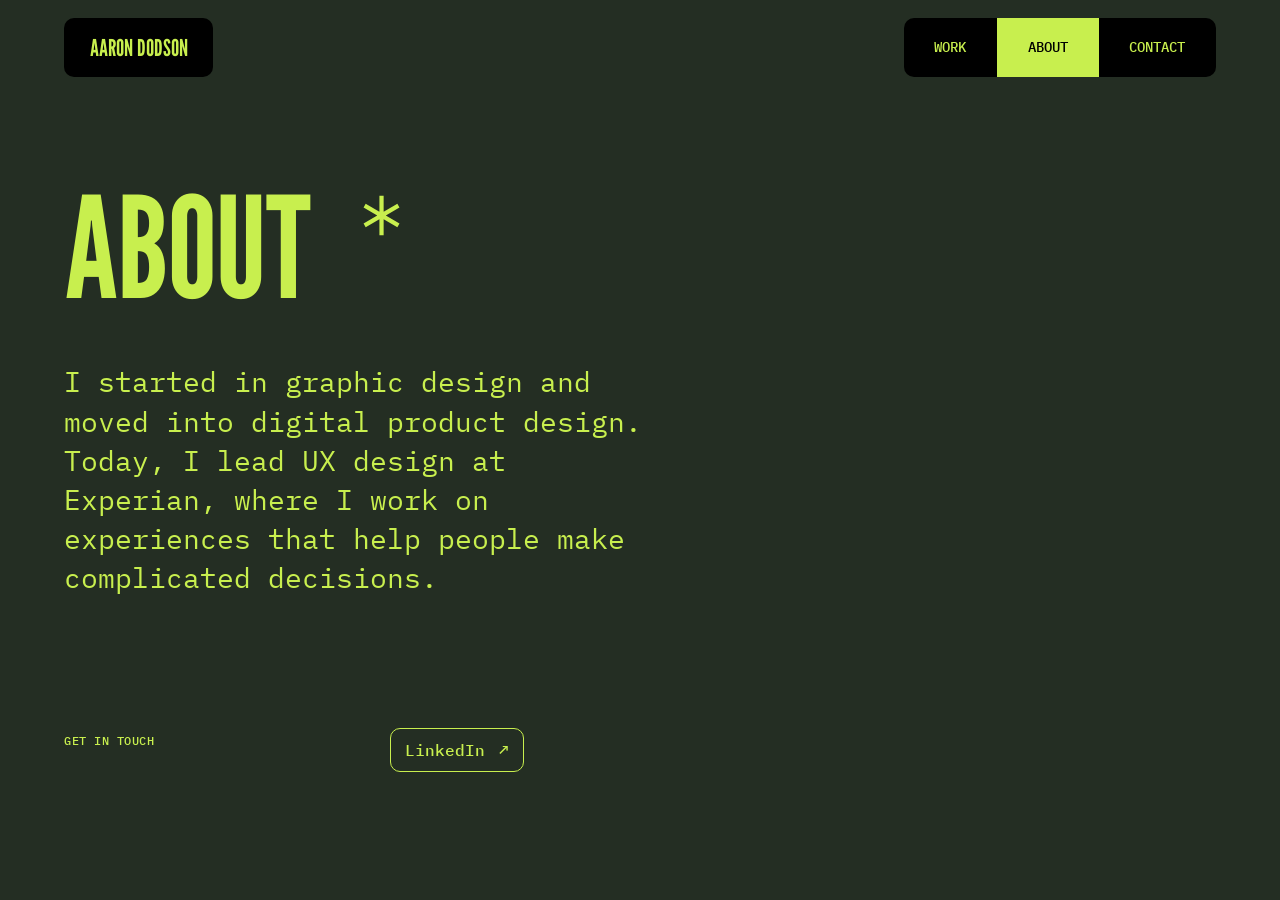
==== about.html @ 00d5b91b "Add dedicated Work and About pages" ====
<!doctype html>
<html lang="en">
<head>
  <meta charset="utf-8">
  <meta name="viewport" content="width=device-width, initial-scale=1">
  <meta name="description" content="About Aaron Dodson, UX Design Manager at Experian.">
  <title>About — Aaron Dodson</title>
  <link rel="stylesheet" href="https://fonts.googleapis.com/css2?family=IBM+Plex+Mono:wght@400;500&amp;family=League+Gothic&amp;display=swap">
  <link rel="stylesheet" href="styles.css">
</head>
<body>
  <div class="page">
    <header class="site-header">
      <a class="wordmark" href="index.html">Aaron Dodson</a>
      <nav class="site-nav" aria-label="Portfolio navigation">
        <a href="work.html">Work</a>
        <a href="about.html" aria-current="page">About</a>
        <a href="#contact">Contact</a>
      </nav>
    </header>
    <main class="interior-main">
      <h1 class="page-title">About <svg class="label-accent" viewBox="0 0 16 16" fill="none" stroke="currentColor" stroke-width="1.5" aria-hidden="true" focusable="false"><path d="M8 1v14M2 4.5l12 7M2 11.5l12-7"/></svg></h1>
      <p class="about-copy">I started in graphic design and moved into digital product design. Today, I lead UX design at Experian, where I work on experiences that help people make complicated decisions.</p>
    </main>
    <footer class="section-row site-footer" id="contact">
      <h2 class="section-label">Get in touch</h2>
      <div>
        <a class="text-link" href="https://www.linkedin.com/in/aaronjdodson/" target="_blank" rel="noopener noreferrer">LinkedIn <span aria-hidden="true">↗</span></a>
      </div>
    </footer>
  </div>
</body>
</html>
---- styles.css ----
:root {
  --green: #242E23;
  --lime: #C8EF4E;
  --black: #000;
  --gutter: clamp(20px, 5vw, 76px);
  --row-space: clamp(40px, 8vw, 112px);
  --radius: 10px;
  --rule: 1px solid var(--lime);
  --display: "League Gothic", Impact, "Arial Narrow", sans-serif;
  background: var(--green);
  color: var(--lime);
  font: 400 16px/1.5 "IBM Plex Mono", ui-monospace, monospace;
}

*, *::before, *::after { box-sizing: border-box; }
body { margin: 0; }
h1, h2, h3, p { margin: 0; }
a { color: inherit; text-underline-offset: .24em; }
a:focus-visible, .motion-toggle:focus-visible { outline: 2px solid var(--lime); outline-offset: 4px; }

.page {
  max-width: 1440px;
  margin-inline: auto;
  padding-inline: var(--gutter);
}

.section-row {
  display: grid;
  grid-template-columns: minmax(0, 1fr) minmax(0, 3fr);
  gap: clamp(18px, 4vw, 64px);
  align-items: start;
}

.first-screen {
  min-height: min(900px, 100vh);
  min-height: min(900px, 100svh);
  display: flex;
  flex-direction: column;
}

.site-header {
  --nav-height: clamp(44px, 4.6vw, 60px);
  display: grid;
  grid-template-columns: minmax(0, 1fr) auto;
  align-items: center;
  gap: clamp(12px, 2.5vw, 36px);
  padding-block: clamp(12px, 2vh, 20px);
}

.section-label,
.project-meta {
  font-size: .75rem;
  font-weight: 500;
  letter-spacing: .045em;
  text-transform: uppercase;
}

.wordmark,
.site-nav,
.text-link,
.project {
  border-radius: var(--radius);
}

.wordmark,
.site-nav {
  min-height: var(--nav-height);
}

.wordmark {
  display: inline-flex;
  align-items: center;
  justify-content: center;
  padding-inline: clamp(12px, 2vw, 28px);
  text-decoration: none;
}

.wordmark {
  justify-self: start;
  background: var(--black);
  color: var(--lime);
  font: 400 1.45rem/1 var(--display);
  text-transform: uppercase;
}

.site-nav {
  display: flex;
  justify-self: end;
  overflow: hidden;
  background: var(--black);
}

.site-nav a {
  display: inline-flex;
  align-items: center;
  justify-content: center;
  padding-inline: clamp(12px, 2.4vw, 32px);
  font-size: .875rem;
  font-weight: 500;
  text-decoration: none;
  text-transform: uppercase;
}

.site-nav a[aria-current="page"],
.site-nav a:hover,
.site-nav a:focus-visible {
  background: var(--lime);
  color: var(--black);
}

.site-nav a:focus-visible {
  outline-color: var(--black);
  outline-offset: -5px;
}

.wordmark:hover { text-decoration: underline; }

.section-row {
  padding-block: var(--row-space);
  scroll-margin-top: 20px;
}

.section-label { padding-top: 4px; }

.interior-main {
  display: grid;
  gap: clamp(24px, 4vw, 56px);
  padding-block: clamp(40px, 7vw, 100px) var(--row-space);
}

.page-title {
  font: 400 clamp(64px, 11vw, 156px)/.9 var(--display);
  letter-spacing: -.012em;
  text-transform: uppercase;
}

.page-title .label-accent {
  width: .32em;
  height: .32em;
  vertical-align: .43em;
}

.hero {
  flex: 1;
  display: grid;
  grid-template-rows: 1fr auto;
  align-items: center;
  justify-items: start;
  gap: clamp(12px, 2vh, 20px);
  padding-block: 8px clamp(12px, 2vh, 20px);
}

.hero-headline {
  justify-self: stretch;
  font: 400 min(15.5vw, 230px)/.96 var(--display);
  font-size: min(15.5vw, 37svh, 230px);
  text-transform: uppercase;
  letter-spacing: -.012em;
}

.hero-line {
  display: block;
  white-space: nowrap;
}

.hero-line-text,
.hero-swap-word { display: inline-block; }
.hero-static { margin-inline-start: -.08em; }

.hero-face-anchor {
  display: inline-block;
  position: relative;
}

.hero-face {
  position: absolute;
  bottom: calc(100% + .16em);
  left: 50%;
  transform: translateX(-50%);
  width: .64em;
  height: .64em;
}

.hero-face-smile,
.hero-line[data-word="good"] .hero-face-frown { display: none; }
.hero-line[data-word="good"] .hero-face-smile { display: inline; }

.hero-line[data-word="bad"] .hero-swap-word {
  transform: scaleY(1.08);
  transform-origin: left 75%;
}

.hero-actions {
  display: flex;
  flex-wrap: wrap;
  align-items: center;
  gap: 10px 18px;
}

.motion-toggle {
  min-height: 44px;
  padding: 8px 4px;
  border: 0;
  border-radius: var(--radius);
  background: transparent;
  color: inherit;
  font: inherit;
  font-size: .75rem;
  text-decoration: underline;
  text-underline-offset: .24em;
  cursor: pointer;
}

.text-link {
  display: inline-flex;
  align-items: center;
  gap: 14px;
  min-height: 44px;
  border: var(--rule);
  padding: 8px 14px;
  font-weight: 500;
  text-decoration: none;
}

.text-link:hover,
.hero .text-link:focus-visible,
.project:hover {
  background: var(--lime);
  color: var(--green);
}

.projects {
  display: grid;
  gap: 16px;
}

.project {
  display: grid;
  align-content: end;
  gap: 12px;
  min-height: clamp(160px, 22vw, 285px);
  border: var(--rule);
  padding: clamp(16px, 3vw, 32px);
}

.project--illustrated {
  grid-template-columns: minmax(0, 1fr) auto;
  grid-template-rows: auto auto;
}

.project-icon {
  grid-column: 2;
  grid-row: 1 / 3;
  align-self: end;
  width: clamp(38px, 7vw, 106px);
}

.label-accent {
  width: 1em;
  height: 1em;
  margin-inline-start: .2em;
  vertical-align: -.12em;
}

.project h2 {
  max-width: 16ch;
  font: 400 clamp(40px, 6vw, 94px)/.9 var(--display);
  text-transform: uppercase;
}

.about-copy {
  max-width: 35ch;
  font-size: clamp(1.125rem, 2.3vw, 1.75rem);
  line-height: 1.4;
}

.site-footer { padding-block: 28px 38px; }

@media (max-width: 480px) {
  .site-header { grid-template-columns: minmax(0, 1fr); }
}

@media (max-width: 640px) {
  .hero-headline { font-size: min(14.5vw, 37svh, 230px); }


  .section-row {
    grid-template-columns: minmax(0, 1fr);
    gap: 18px;
  }

}
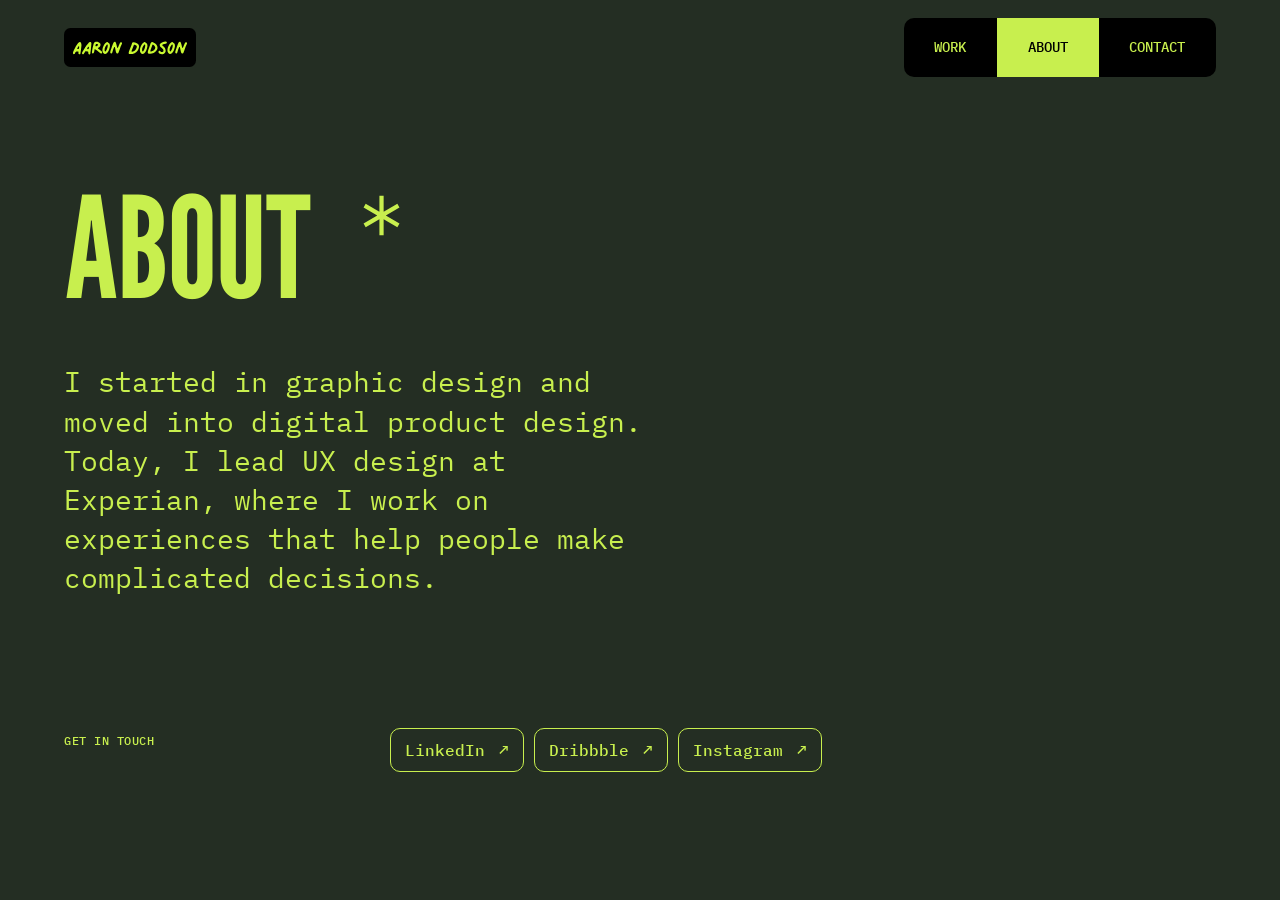
==== commit 3d58e36f: "Update site branding, homepage bio layout, and social links" ====
--- a/about.html
+++ b/about.html
@@ -11,7 +11,7 @@
 <body>
   <div class="page">
     <header class="site-header">
-      <a class="wordmark" href="index.html">Aaron Dodson</a>
+      <a class="site-logo" href="index.html"><img src="ajd-logo.svg" width="628" height="182" alt="Aaron Dodson"></a>
       <nav class="site-nav" aria-label="Portfolio navigation">
         <a href="work.html">Work</a>
         <a href="about.html" aria-current="page">About</a>
@@ -24,8 +24,10 @@
     </main>
     <footer class="section-row site-footer" id="contact">
       <h2 class="section-label">Get in touch</h2>
-      <div>
+      <div class="footer-links">
         <a class="text-link" href="https://www.linkedin.com/in/aaronjdodson/" target="_blank" rel="noopener noreferrer">LinkedIn <span aria-hidden="true">↗</span></a>
+        <a class="text-link" href="https://dribbble.com/aarondodson" target="_blank" rel="noopener noreferrer">Dribbble <span aria-hidden="true">↗</span></a>
+        <a class="text-link" href="https://www.instagram.com/aarondodson/" target="_blank" rel="noopener noreferrer">Instagram <span aria-hidden="true">↗</span></a>
       </div>
     </footer>
   </div>
--- a/styles.css
+++ b/styles.css
@@ -55,32 +55,26 @@
   text-transform: uppercase;
 }
 
-.wordmark,
+.site-logo,
 .site-nav,
 .text-link,
 .project {
   border-radius: var(--radius);
 }
 
-.wordmark,
 .site-nav {
   min-height: var(--nav-height);
 }
 
-.wordmark {
-  display: inline-flex;
-  align-items: center;
-  justify-content: center;
-  padding-inline: clamp(12px, 2vw, 28px);
-  text-decoration: none;
-}
-
-.wordmark {
+.site-logo {
+  display: block;
   justify-self: start;
-  background: var(--black);
-  color: var(--lime);
-  font: 400 1.45rem/1 var(--display);
-  text-transform: uppercase;
+}
+
+.site-logo img {
+  display: block;
+  width: auto;
+  height: clamp(32px, 3vw, 44px);
 }
 
 .site-nav {
@@ -112,8 +106,6 @@
   outline-color: var(--black);
   outline-offset: -5px;
 }
-
-.wordmark:hover { text-decoration: underline; }
 
 .section-row {
   padding-block: var(--row-space);
@@ -224,6 +216,7 @@
 
 .text-link:hover,
 .hero .text-link:focus-visible,
+.project:focus-visible,
 .project:hover {
   background: var(--lime);
   color: var(--green);
@@ -243,6 +236,8 @@
   padding: clamp(16px, 3vw, 32px);
 }
 
+a.project { text-decoration: none; }
+
 .project--illustrated {
   grid-template-columns: minmax(0, 1fr) auto;
   grid-template-rows: auto auto;
@@ -262,19 +257,29 @@
   vertical-align: -.12em;
 }
 
-.project h2 {
+.project h2,
+.project h3 {
   max-width: 16ch;
   font: 400 clamp(40px, 6vw, 94px)/.9 var(--display);
   text-transform: uppercase;
 }
 
 .about-copy {
-  max-width: 35ch;
   font-size: clamp(1.125rem, 2.3vw, 1.75rem);
   line-height: 1.4;
 }
 
+.interior-main .about-copy { max-width: 35ch; }
+
+.about-summary .text-link { margin-top: 16px; }
+
 .site-footer { padding-block: 28px 38px; }
+
+.footer-links {
+  display: flex;
+  flex-wrap: wrap;
+  gap: 10px;
+}
 
 @media (max-width: 480px) {
   .site-header { grid-template-columns: minmax(0, 1fr); }
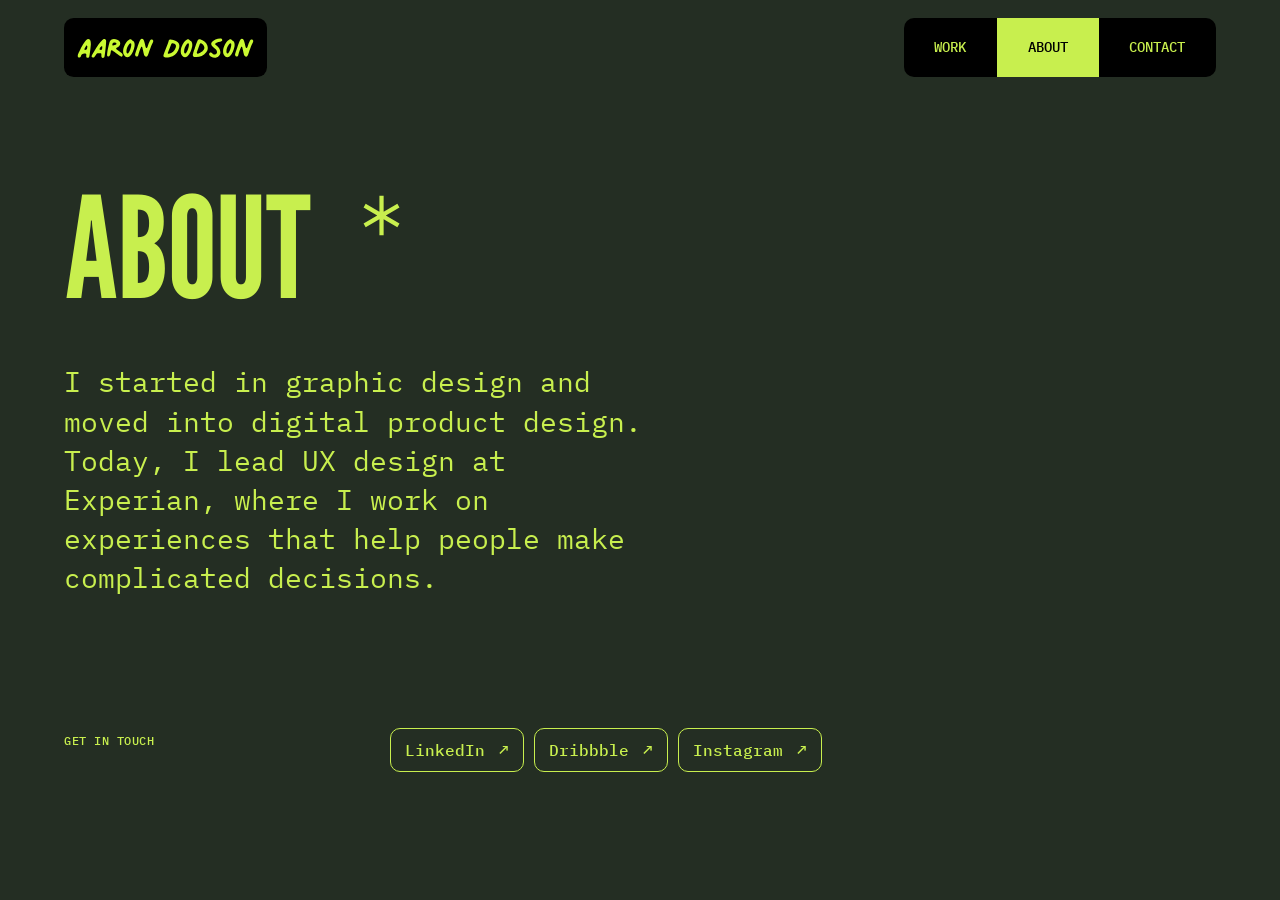
==== commit bbdfde8f: "Refresh cached header styles on the live pages" ====
--- a/about.html
+++ b/about.html
@@ -6,7 +6,7 @@
   <meta name="description" content="About Aaron Dodson, UX Design Manager at Experian.">
   <title>About — Aaron Dodson</title>
   <link rel="stylesheet" href="https://fonts.googleapis.com/css2?family=IBM+Plex+Mono:wght@400;500&amp;family=League+Gothic&amp;display=swap">
-  <link rel="stylesheet" href="styles.css">
+  <link rel="stylesheet" href="styles.css?v=06e2cdb">
 </head>
 <body>
   <div class="page">
--- a/styles.css
+++ b/styles.css
@@ -74,7 +74,7 @@
 .site-logo img {
   display: block;
   width: auto;
-  height: clamp(32px, 3vw, 44px);
+  height: var(--nav-height);
 }
 
 .site-nav {
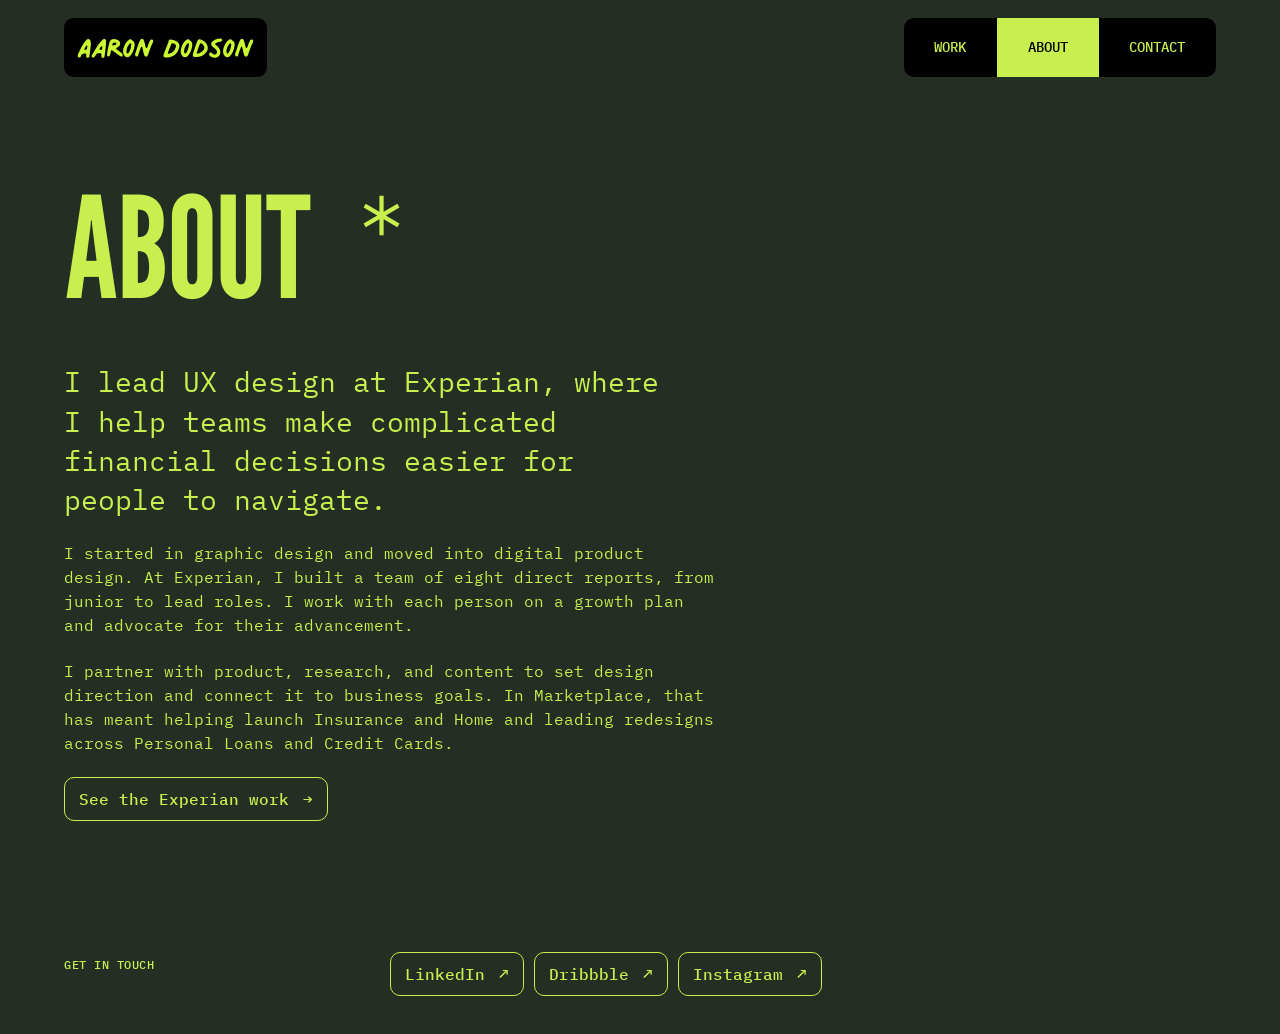
==== commit d510fecc: "Expand portfolio case study and refine homepage - Feature the Experian Insurance Marketplace case st" ====
--- a/about.html
+++ b/about.html
@@ -6,7 +6,7 @@
   <meta name="description" content="About Aaron Dodson, UX Design Manager at Experian.">
   <title>About — Aaron Dodson</title>
   <link rel="stylesheet" href="https://fonts.googleapis.com/css2?family=IBM+Plex+Mono:wght@400;500&amp;family=League+Gothic&amp;display=swap">
-  <link rel="stylesheet" href="styles.css?v=06e2cdb">
+  <link rel="stylesheet" href="styles.css?v=2">
 </head>
 <body>
   <div class="page">
@@ -20,7 +20,12 @@
     </header>
     <main class="interior-main">
       <h1 class="page-title">About <svg class="label-accent" viewBox="0 0 16 16" fill="none" stroke="currentColor" stroke-width="1.5" aria-hidden="true" focusable="false"><path d="M8 1v14M2 4.5l12 7M2 11.5l12-7"/></svg></h1>
-      <p class="about-copy">I started in graphic design and moved into digital product design. Today, I lead UX design at Experian, where I work on experiences that help people make complicated decisions.</p>
+      <div class="about-detail">
+        <p class="about-copy">I lead UX design at Experian, where I help teams make complicated financial decisions easier for people to navigate.</p>
+        <p>I started in graphic design and moved into digital product design. At Experian, I built a team of eight direct reports, from junior to lead roles. I work with each person on a growth plan and advocate for their advancement.</p>
+        <p>I partner with product, research, and content to set design direction and connect it to business goals. In Marketplace, that has meant helping launch Insurance and Home and leading redesigns across Personal Loans and Credit Cards.</p>
+        <a class="text-link" href="work.html#experian-insurance-hub">See the Experian work <span aria-hidden="true">→</span></a>
+      </div>
     </main>
     <footer class="section-row site-footer" id="contact">
       <h2 class="section-label">Get in touch</h2>
--- a/styles.css
+++ b/styles.css
@@ -16,7 +16,7 @@
 body { margin: 0; }
 h1, h2, h3, p { margin: 0; }
 a { color: inherit; text-underline-offset: .24em; }
-a:focus-visible, .motion-toggle:focus-visible { outline: 2px solid var(--lime); outline-offset: 4px; }
+a:focus-visible { outline: 2px solid var(--lime); outline-offset: 4px; }
 
 .page {
   max-width: 1440px;
@@ -189,20 +189,6 @@
   gap: 10px 18px;
 }
 
-.motion-toggle {
-  min-height: 44px;
-  padding: 8px 4px;
-  border: 0;
-  border-radius: var(--radius);
-  background: transparent;
-  color: inherit;
-  font: inherit;
-  font-size: .75rem;
-  text-decoration: underline;
-  text-underline-offset: .24em;
-  cursor: pointer;
-}
-
 .text-link {
   display: inline-flex;
   align-items: center;
@@ -216,8 +202,8 @@
 
 .text-link:hover,
 .hero .text-link:focus-visible,
-.project:focus-visible,
-.project:hover {
+a.project:focus-visible,
+a.project:hover {
   background: var(--lime);
   color: var(--green);
 }
@@ -271,7 +257,42 @@
 
 .interior-main .about-copy { max-width: 35ch; }
 
-.about-summary .text-link { margin-top: 16px; }
+.text-button {
+  display: inline-flex;
+  align-items: center;
+  gap: .65em;
+  min-height: 44px;
+  font-weight: 500;
+  text-decoration: none;
+}
+
+.text-button:hover,
+.text-button:focus-visible {
+  color: #F0FFC2;
+}
+
+.text-button svg { width: 1.4em; }
+
+.about-summary .text-button { margin-top: 10px; }
+
+@media (prefers-reduced-motion: no-preference) {
+  .site-nav a,
+  .text-link,
+  a.project,
+  .text-button {
+    transition: background-color 150ms ease-out, color 150ms ease-out;
+  }
+
+  .text-button:hover svg,
+  .text-button:focus-visible svg {
+    animation: text-button-arrow-bounce 320ms ease-out;
+  }
+
+  @keyframes text-button-arrow-bounce {
+    0%, 100% { transform: translateX(0); }
+    50% { transform: translateX(4px); }
+  }
+}
 
 .site-footer { padding-block: 28px 38px; }
 
@@ -286,8 +307,18 @@
 }
 
 @media (max-width: 640px) {
-  .hero-headline { font-size: min(14.5vw, 37svh, 230px); }
-
+  .first-screen { min-height: auto; }
+
+  .hero {
+    gap: 22px;
+    padding-block: clamp(42px, 13vw, 80px) 12px;
+  }
+
+  .hero-headline { font-size: min(13vw, 37svh, 230px); }
+  .hero-line { white-space: normal; }
+  .project h2,
+  .project h3 { font-size: clamp(32px, 8vw, 48px); }
+  .page-title { font-size: clamp(46px, 12vw, 76px); }
 
   .section-row {
     grid-template-columns: minmax(0, 1fr);
@@ -295,3 +326,56 @@
   }
 
 }
+
+.hero-role { font-size: .875rem; }
+
+.project--featured {
+  min-height: clamp(220px, 29vw, 380px);
+  background: var(--lime);
+  color: var(--green);
+}
+
+a.project--featured:hover,
+a.project--featured:focus-visible {
+  background: #F0FFC2;
+}
+
+.project[id] { scroll-margin-top: 24px; }
+
+.case-study {
+  align-content: start;
+  gap: clamp(24px, 4vw, 48px);
+  padding: clamp(20px, 5vw, 64px);
+}
+
+.case-study-header {
+  display: grid;
+  gap: 14px;
+}
+
+.case-intro {
+  max-width: 55ch;
+  font-size: clamp(1rem, 2.4vw, 1.4rem);
+}
+
+.case-sections {
+  display: grid;
+  grid-template-columns: repeat(auto-fit, minmax(min(100%, 24ch), 1fr));
+  gap: clamp(24px, 4vw, 48px);
+  padding-top: 24px;
+  border-top: var(--rule);
+}
+
+.case-sections h3 {
+  margin-bottom: 10px;
+  font: 400 1.75rem/1 var(--display);
+}
+
+.case-sections p,
+.about-detail { max-width: 65ch; }
+
+.about-detail {
+  display: grid;
+  justify-items: start;
+  gap: 22px;
+}
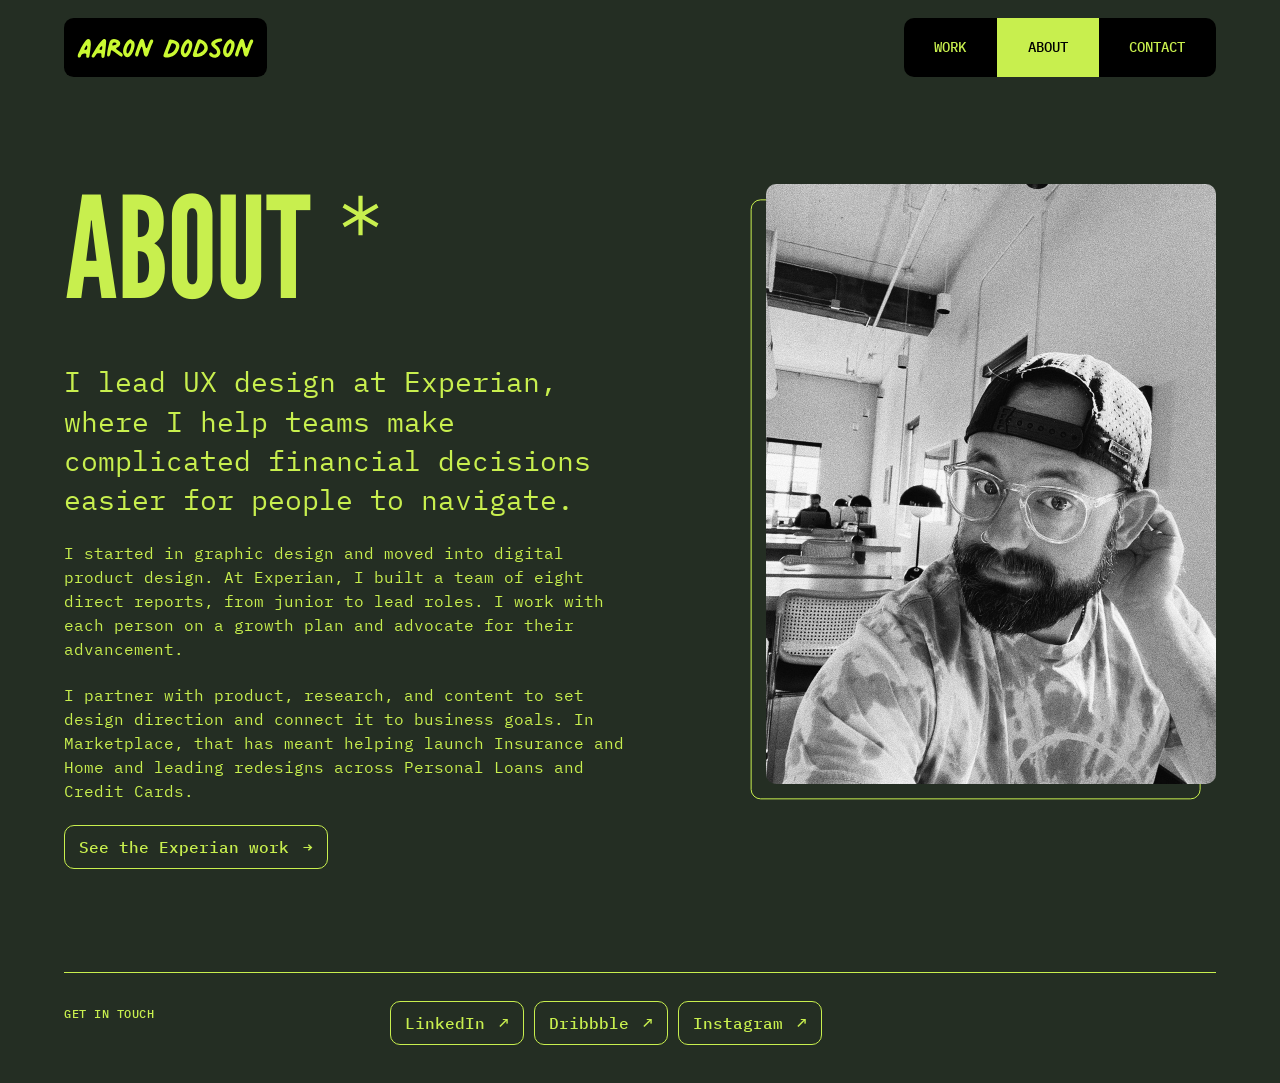
==== commit b99c512d: "Publish portfolio contact form and design refinements - Add a Mad Lib contact page with FormSubmit d" ====
--- a/about.html
+++ b/about.html
@@ -3,23 +3,37 @@
 <head>
   <meta charset="utf-8">
   <meta name="viewport" content="width=device-width, initial-scale=1">
-  <meta name="description" content="About Aaron Dodson, UX Design Manager at Experian.">
+  <meta name="description" content="Meet Aaron Dodson, UX Design Manager at Experian.">
   <title>About — Aaron Dodson</title>
+  <meta property="og:type" content="website">
+  <meta property="og:site_name" content="Aaron Dodson">
+  <meta property="og:title" content="About — Aaron Dodson">
+  <meta property="og:description" content="Meet Aaron Dodson, UX Design Manager at Experian.">
+  <meta property="og:url" content="https://aarondodson.com/about.html">
+  <meta property="og:image" content="https://aarondodson.com/images/aaron-portrait.jpg">
+  <meta property="og:image:width" content="900">
+  <meta property="og:image:height" content="1200">
+  <meta property="og:image:alt" content="Black-and-white portrait of Aaron Dodson">
+  <meta name="twitter:card" content="summary">
   <link rel="stylesheet" href="https://fonts.googleapis.com/css2?family=IBM+Plex+Mono:wght@400;500&amp;family=League+Gothic&amp;display=swap">
-  <link rel="stylesheet" href="styles.css?v=2">
+  <link rel="stylesheet" href="styles.css?v=interaction-polish">
 </head>
 <body>
+  <a class="skip-link" href="#main-content">Skip to content</a>
   <div class="page">
     <header class="site-header">
       <a class="site-logo" href="index.html"><img src="ajd-logo.svg" width="628" height="182" alt="Aaron Dodson"></a>
       <nav class="site-nav" aria-label="Portfolio navigation">
         <a href="work.html">Work</a>
         <a href="about.html" aria-current="page">About</a>
-        <a href="#contact">Contact</a>
+        <a href="contact.html">Contact</a>
       </nav>
     </header>
-    <main class="interior-main">
+    <main id="main-content" tabindex="-1" class="interior-main about-main">
       <h1 class="page-title">About <svg class="label-accent" viewBox="0 0 16 16" fill="none" stroke="currentColor" stroke-width="1.5" aria-hidden="true" focusable="false"><path d="M8 1v14M2 4.5l12 7M2 11.5l12-7"/></svg></h1>
+      <div class="about-portrait">
+        <img src="images/aaron-portrait.jpg" width="900" height="1200" alt="Black-and-white portrait of Aaron Dodson wearing glasses and a backwards cap.">
+      </div>
       <div class="about-detail">
         <p class="about-copy">I lead UX design at Experian, where I help teams make complicated financial decisions easier for people to navigate.</p>
         <p>I started in graphic design and moved into digital product design. At Experian, I built a team of eight direct reports, from junior to lead roles. I work with each person on a growth plan and advocate for their advancement.</p>
--- a/styles.css
+++ b/styles.css
@@ -18,6 +18,20 @@
 a { color: inherit; text-underline-offset: .24em; }
 a:focus-visible { outline: 2px solid var(--lime); outline-offset: 4px; }
 
+.skip-link {
+  position: absolute;
+  z-index: 2;
+  inset-block-start: 12px;
+  inset-inline-start: var(--gutter);
+  padding: 10px 14px;
+  border-radius: var(--radius);
+  background: var(--lime);
+  color: var(--green);
+  transform: translateY(calc(-100% - 18px));
+}
+
+.skip-link:focus { transform: none; }
+
 .page {
   max-width: 1440px;
   margin-inline: auto;
@@ -155,8 +169,7 @@
   white-space: nowrap;
 }
 
-.hero-line-text,
-.hero-swap-word { display: inline-block; }
+.hero-line-text { display: inline-block; }
 .hero-static { margin-inline-start: -.08em; }
 
 .hero-face-anchor {
@@ -173,15 +186,6 @@
   height: .64em;
 }
 
-.hero-face-smile,
-.hero-line[data-word="good"] .hero-face-frown { display: none; }
-.hero-line[data-word="good"] .hero-face-smile { display: inline; }
-
-.hero-line[data-word="bad"] .hero-swap-word {
-  transform: scaleY(1.08);
-  transform-origin: left 75%;
-}
-
 .hero-actions {
   display: flex;
   flex-wrap: wrap;
@@ -276,11 +280,20 @@
 .about-summary .text-button { margin-top: 10px; }
 
 @media (prefers-reduced-motion: no-preference) {
+  .hero-headline {
+    animation: hero-enter 340ms cubic-bezier(.16, 1, .3, 1);
+  }
+
+  @keyframes hero-enter {
+    from { opacity: .55; transform: translateY(.12em); }
+    to { opacity: 1; transform: translateY(0); }
+  }
+
   .site-nav a,
   .text-link,
   a.project,
   .text-button {
-    transition: background-color 150ms ease-out, color 150ms ease-out;
+    transition: background-color 180ms ease-out, color 180ms ease-out;
   }
 
   .text-button:hover svg,
@@ -294,7 +307,10 @@
   }
 }
 
-.site-footer { padding-block: 28px 38px; }
+.site-footer {
+  border-block-start: var(--rule);
+  padding-block: 28px 38px;
+}
 
 .footer-links {
   display: flex;
@@ -329,17 +345,6 @@
 
 .hero-role { font-size: .875rem; }
 
-.project--featured {
-  min-height: clamp(220px, 29vw, 380px);
-  background: var(--lime);
-  color: var(--green);
-}
-
-a.project--featured:hover,
-a.project--featured:focus-visible {
-  background: #F0FFC2;
-}
-
 .project[id] { scroll-margin-top: 24px; }
 
 .case-study {
@@ -379,3 +384,145 @@
   justify-items: start;
   gap: 22px;
 }
+
+.about-main {
+  grid-template-columns: minmax(0, 1.15fr) minmax(0, 1fr);
+  column-gap: clamp(32px, 7vw, 110px);
+  row-gap: clamp(24px, 4vw, 56px);
+  align-items: start;
+}
+
+.about-main .page-title { grid-column: 1; }
+.about-main .page-title .label-accent { margin-inline-start: .05em; }
+.about-main .about-detail { grid-column: 1; }
+
+.about-portrait {
+  --frame-offset: clamp(8px, 1.2vw, 16px);
+  position: relative;
+  grid-column: 2;
+  grid-row: 1 / span 2;
+  width: 100%;
+  max-width: 450px;
+  margin-bottom: var(--frame-offset);
+  justify-self: end;
+}
+
+.about-portrait::before {
+  content: "";
+  position: absolute;
+  inset: 0;
+  transform: translate(calc(-1 * var(--frame-offset)), var(--frame-offset));
+  border: var(--rule);
+  border-radius: var(--radius);
+  pointer-events: none;
+}
+
+.about-portrait img {
+  position: relative;
+  display: block;
+  width: 100%;
+  height: auto;
+  border-radius: var(--radius);
+}
+
+@media (max-width: 760px) {
+  .about-main { grid-template-columns: minmax(0, 1fr); }
+
+  .about-portrait {
+    grid-column: 1;
+    grid-row: auto;
+    width: 78%;
+  }
+}
+
+.contact-main .label-accent {
+  margin-inline-start: .05em;
+}
+
+.contact-form {
+  width: min(100%, 56rem);
+  min-width: 0;
+}
+
+.contact-letter {
+  display: grid;
+  gap: .8rem;
+  padding-block: clamp(20px, 4vw, 44px);
+  border-block: var(--rule);
+  font-size: clamp(1rem, 2.5vw, 1.5rem);
+  line-height: 1.6;
+}
+
+.contact-letter input,
+.contact-letter textarea {
+  border: 0;
+  border-radius: 0;
+  border-bottom: 1px dashed currentColor;
+  background: #1c241b;
+  color: inherit;
+  font: inherit;
+  padding: .25em .45em;
+}
+
+.contact-letter input {
+  width: min(100%, 17em);
+  vertical-align: middle;
+}
+
+.contact-letter input::placeholder,
+.contact-letter textarea::placeholder {
+  color: #a9bd75;
+}
+
+.contact-letter input:focus-visible,
+.contact-letter textarea:focus-visible,
+.contact-actions button:focus-visible {
+  outline: 2px solid var(--lime);
+  outline-offset: 3px;
+}
+
+.contact-details {
+  display: grid;
+  gap: .3rem;
+}
+
+.contact-letter textarea {
+  width: 100%;
+  resize: vertical;
+}
+
+.contact-actions {
+  display: flex;
+  align-items: center;
+  flex-wrap: wrap;
+  gap: .75rem 1.25rem;
+  margin-top: 1.25rem;
+  font-size: .875rem;
+}
+
+.contact-actions button {
+  border: var(--rule);
+  background: transparent;
+  color: inherit;
+  font-family: inherit;
+  cursor: pointer;
+}
+
+.contact-actions button:hover,
+.contact-actions button:focus-visible {
+  background: var(--lime);
+  color: var(--green);
+}
+
+.contact-main > p {
+  font-size: .875rem;
+  overflow-wrap: anywhere;
+}
+
+@media (max-width: 640px) {
+  .contact-letter input {
+    display: block;
+    width: 100%;
+    margin-top: .25rem;
+  }
+}
